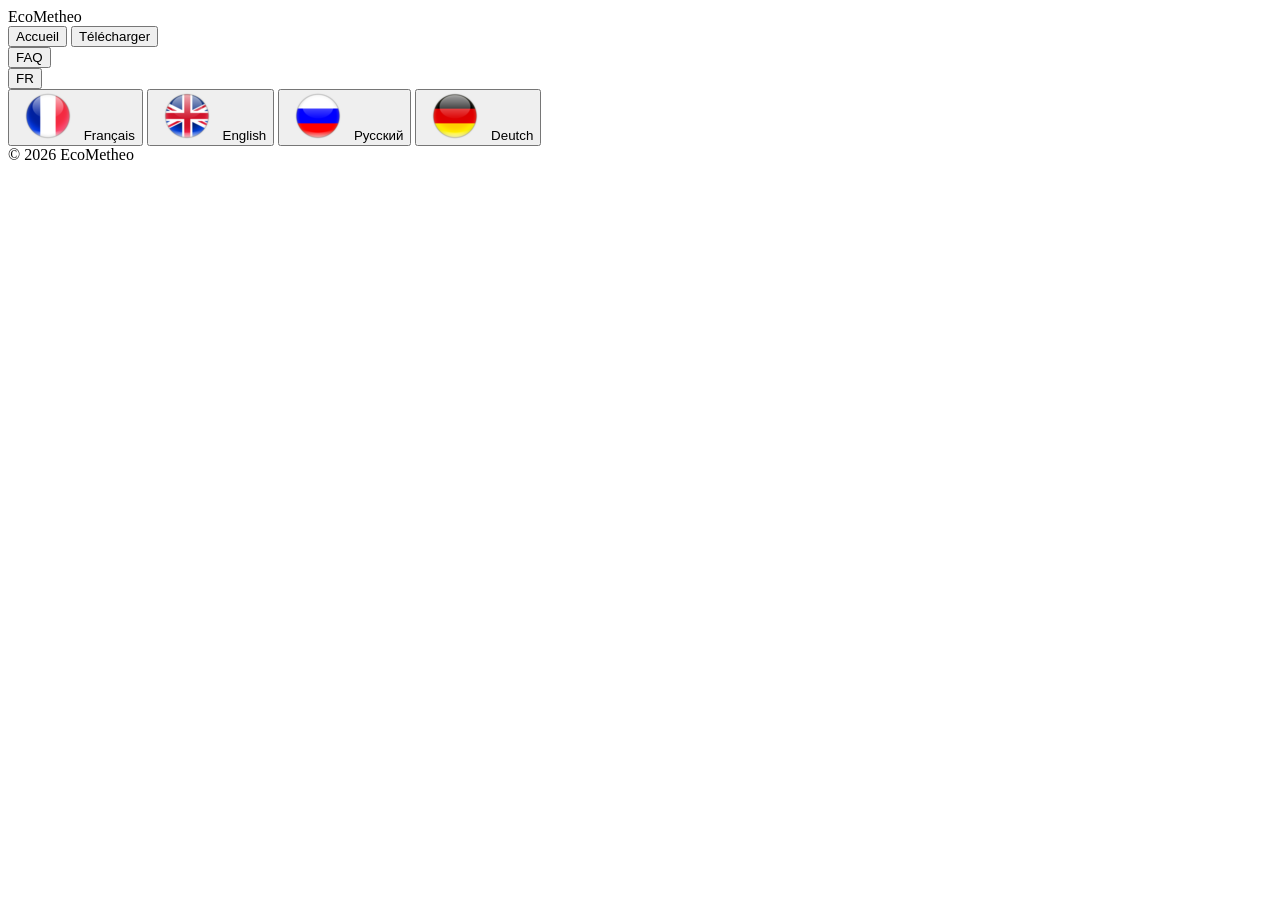
==== src/index.html @ 4c1f1eb0 "Add schema of the site | Add some pages and logic" ====
<!DOCTYPE html>
<html lang="fr">
<head>
  <meta charset="UTF-8" />
  <meta name="viewport" content="width=device-width, initial-scale=1.0" />
  <title>EcoMetheo</title>
  <link rel="stylesheet" href="./styles/global.css" />
  <!-- <link rel="icon" type="image/x-icon" href="./favicon.ico"> -->
</head>
<body>
  <div class="site-shell">
    <header class="site-header">
      <div class="container site-header__inner">
        <div class="site-logo">EcoMetheo</div>

        <nav class="site-nav">
          <button class="nav-button is-active" data-page="home">Accueil</button>
          <button class="nav-button" data-page="download">Télécharger</button>
        </nav>

        <div class="site-nav">
        <button class="nav-button" data-page="faq">FAQ</button>
            <div class="lang-menu">
                <button class="lang-toggle" id="langToggle">
                    <span id="currentLang">FR</span>                    
                </button>

                <div class="lang-dropdown" id="langDropdown">
                    <button class="lang-item is-active" data-lang="fr">
                    <img src="assets/icons/flags/fr.png" alt="FR" />
                    Français
                    </button>

                    <button class="lang-item" data-lang="en">
                    <img src="assets/icons/flags/en.png" alt="EN" />
                    English
                    </button>

                    <button class="lang-item" data-lang="ru">
                    <img src="assets/icons/flags/ru.png" alt="RU" />
                    Русский
                    </button>

                    <button class="lang-item" data-lang="de">
                    <img src="assets/icons/flags/de.png" alt="DE" />
                    Deutch
                    </button>
                </div>
            </div>
        </div>
      </div>
    </header>

    <main id="page-content" class="site-main container"></main>

    <footer class="site-footer">
      <div class="container site-footer__inner">
        © 2026 EcoMetheo
      </div>
    </footer>
  </div>

  <script type="module" src="./scripts/main.js"></script>
</body>
</html>
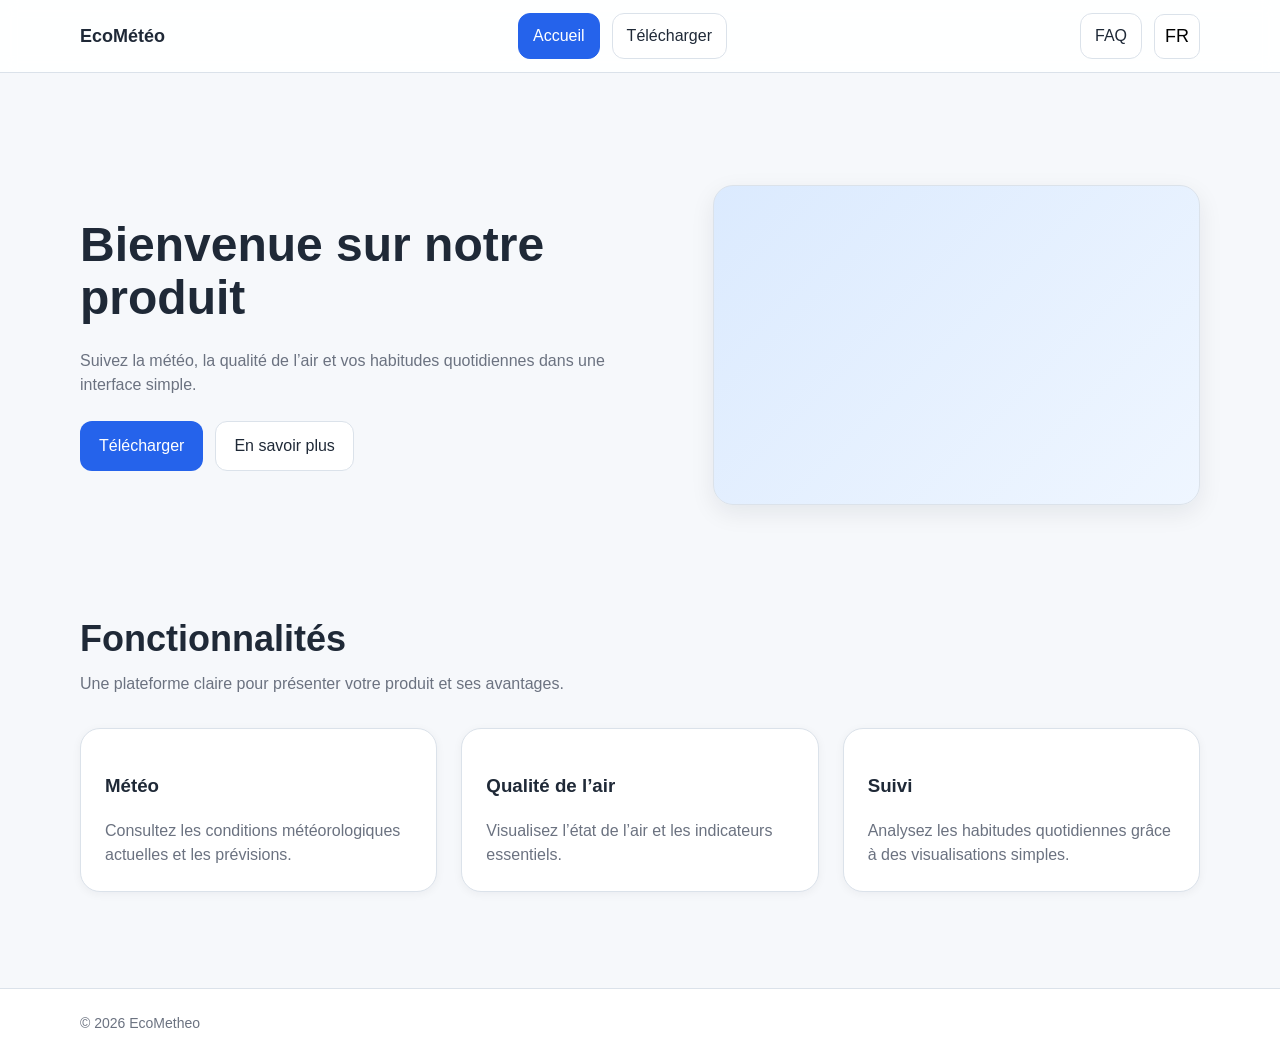
==== commit e5a21a56: "Add main laguage transition logic and JSON with language keys | Adjustmend some pages to language tr" ====
--- a/src/index.html
+++ b/src/index.html
@@ -3,7 +3,7 @@
 <head>
   <meta charset="UTF-8" />
   <meta name="viewport" content="width=device-width, initial-scale=1.0" />
-  <title>EcoMetheo</title>
+  <title data-i18n="index.title" ></title>
   <link rel="stylesheet" href="./styles/global.css" />
   <!-- <link rel="icon" type="image/x-icon" href="./favicon.ico"> -->
 </head>
@@ -11,15 +11,15 @@
   <div class="site-shell">
     <header class="site-header">
       <div class="container site-header__inner">
-        <div class="site-logo">EcoMetheo</div>
+        <div class="site-logo">EcoMétéo</div>
 
         <nav class="site-nav">
-          <button class="nav-button is-active" data-page="home">Accueil</button>
-          <button class="nav-button" data-page="download">Télécharger</button>
+          <button class="nav-button is-active" data-page="home" data-i18n="nav.home"></button>
+          <button class="nav-button" data-page="download" data-i18n="nav.download"></button>
         </nav>
 
         <div class="site-nav">
-        <button class="nav-button" data-page="faq">FAQ</button>
+        <button class="nav-button" data-page="faq" data-i18n="nav.faq"></button>
             <div class="lang-menu">
                 <button class="lang-toggle" id="langToggle">
                     <span id="currentLang">FR</span>                    
@@ -61,5 +61,6 @@
   </div>
 
   <script type="module" src="./scripts/main.js"></script>
+  <script type="module" src="./scripts/i18n.js"></script>
 </body>
 </html>
--- a/src/styles/global.css
+++ b/src/styles/global.css
@@ -0,0 +1,454 @@
+:root {
+  /* Colors */
+  --color-bg: #f6f8fb;
+  --color-surface: #ffffff;
+  --color-surface-muted: #eef2f7;
+  --color-text: #1f2937;
+  --color-text-muted: #6b7280;
+  --color-border: #dbe2ea;
+  --color-primary: #2563eb;
+  --color-primary-hover: #1d4ed8;
+  --color-primary-text: #ffffff;
+
+  /* Layout */
+  --container-width: 1120px;
+  --radius-sm: 8px;
+  --radius-md: 12px;
+  --radius-lg: 20px;
+
+  /* Spacing */
+  --space-xxs: 4px;
+  --space-xs: 8px;
+  --space-sm: 12px;
+  --space-md: 16px;
+  --space-lg: 24px;
+  --space-xl: 32px;
+  --space-2xl: 48px;
+  --space-3xl: 64px;
+
+  /* Typography */
+  --font-family: Arial, sans-serif;
+  --font-size-sm: 14px;
+  --font-size-base: 16px;
+  --font-size-lg: 18px;
+  --font-size-xl: 24px;
+  --font-size-2xl: 36px;
+  --font-size-3xl: 48px;
+  --line-height: 1.5;
+
+  /* Effects */
+  --shadow-sm: 0 2px 10px rgba(15, 23, 42, 0.05);
+  --shadow-md: 0 8px 24px rgba(15, 23, 42, 0.08);
+}
+
+/* Reset */
+*,
+*::before,
+*::after {
+  box-sizing: border-box;
+}
+
+html {
+  font-size: 16px;
+}
+
+body {
+  margin: 0;
+  font-family: var(--font-family);
+  font-size: var(--font-size-base);
+  line-height: var(--line-height);
+  background: var(--color-bg);
+  color: var(--color-text);
+}
+
+img {
+  max-width: 100%;
+  display: block;
+}
+
+button,
+input,
+textarea,
+select {
+  font: inherit;
+}
+
+a {
+  color: inherit;
+  text-decoration: none;
+}
+
+/* Global layout */
+.site-shell {
+  min-height: 100vh;
+  display: flex;
+  flex-direction: column;
+}
+
+.container {
+  width: min(100% - 32px, var(--container-width));
+  margin-inline: auto;
+}
+
+/* Header */
+.site-header {
+  position: sticky;
+  top: 0;
+  z-index: 100;
+  background: rgba(255, 255, 255, 0.9);
+  backdrop-filter: blur(8px);
+  border-bottom: 1px solid var(--color-border);
+}
+
+.site-header__inner {
+  display: flex;
+  align-items: center;
+  justify-content: space-between;
+  gap: var(--space-lg);
+  min-height: 72px;
+}
+
+.site-logo {
+  font-weight: 700;
+  font-size: var(--font-size-lg);
+}
+
+.site-nav {
+  display: flex;
+  align-items: center;
+  gap: var(--space-sm);
+  flex-wrap: wrap;
+}
+
+.nav-button,
+.lang-button {
+  border: 1px solid var(--color-border);
+  background: var(--color-surface);
+  color: var(--color-text);
+  padding: 10px 14px;
+  border-radius: var(--radius-md);
+  cursor: pointer;
+  transition: 0.2s ease;
+}
+
+.nav-button:hover,
+.lang-button:hover {
+  background: var(--color-surface-muted);
+}
+
+.nav-button.is-active,
+.lang-button.is-active {
+  background: var(--color-primary);
+  color: var(--color-primary-text);
+  border-color: var(--color-primary);
+
+}
+.nav-button.is-active:hover {
+  background: var(--color-primary-hover);
+}
+.lang-menu {
+  position: relative;
+}
+
+.lang-toggle {
+  border: 1px solid var(--color-border);
+  background: var(--color-surface);
+  border-radius: 10px;
+  padding: 8px 10px;
+  cursor: pointer;
+  font-size: 18px;
+  transition: background 0.2s ease, border-color 0.2s ease, transform 0.2s ease;
+}
+
+.lang-toggle:hover {
+  background: var(--color-surface-muted);
+}
+
+.lang-toggle:active {
+  transform: scale(0.97);
+}
+
+.lang-dropdown {
+  position: absolute;
+  top: calc(100% + 10px);
+  right: 0;
+  min-width: 140px;
+  display: flex;
+  flex-direction: column;
+  gap: 4px;
+
+  padding: 8px;
+  background: white;
+  border: 1px solid var(--color-border);
+  border-radius: 12px;
+  box-shadow: var(--shadow-md);
+  z-index: 1000;
+
+  opacity: 0;
+  transform: translateY(-8px) scale(0.98);
+  visibility: hidden;
+  pointer-events: none;
+
+  transition:
+    opacity 0.22s ease,
+    transform 0.22s ease,
+    visibility 0.22s ease;
+}
+
+.lang-dropdown.open {
+  opacity: 1;
+  transform: translateY(0) scale(1);
+  visibility: visible;
+  pointer-events: auto;
+}
+
+.lang-item {
+  display: flex;
+  align-items: center;
+  gap: 8px;
+
+  width: 100%;
+  padding: 8px 10px;
+  border: none;
+  border-radius: 8px;
+  background: none;
+  cursor: pointer;
+  text-align: left;
+
+  transition: background 0.18s ease, color 0.18s ease, transform 0.18s ease;
+}
+
+.lang-item img {
+  width: 18px;
+  height: 18px;
+  object-fit: cover;
+  border-radius: 50%;
+  flex-shrink: 0;
+}
+
+.lang-item:hover {
+  background: var(--color-surface-muted);
+}
+
+.lang-item:active {
+  transform: scale(0.98);
+}
+
+.lang-item.is-active {
+  background: var(--color-primary);
+  color: white;
+}
+
+/* Main */
+.site-main {
+  flex: 1;
+  padding-block: var(--space-2xl);
+}
+
+/* Footer */
+.site-footer {
+  border-top: 1px solid var(--color-border);
+  background: var(--color-surface);
+}
+
+.site-footer__inner {
+  padding-block: var(--space-lg);
+  color: var(--color-text-muted);
+  font-size: var(--font-size-sm);
+}
+
+/* Generic sections */
+.section {
+  padding-block: var(--space-2xl);
+}
+
+.section__header {
+  margin-bottom: var(--space-xl);
+}
+
+.section__title {
+  margin: 0 0 var(--space-sm);
+  font-size: var(--font-size-2xl);
+  line-height: 1.2;
+}
+
+.section__text {
+  margin: 0;
+  color: var(--color-text-muted);
+  max-width: 720px;
+}
+
+/* Hero */
+.hero {
+  padding-block: var(--space-3xl);
+}
+
+.hero__inner {
+  display: grid;
+  grid-template-columns: 1.2fr 1fr;
+  gap: var(--space-2xl);
+  align-items: center;
+}
+
+.hero__title {
+  margin: 0 0 var(--space-md);
+  font-size: clamp(2rem, 5vw, var(--font-size-3xl));
+  line-height: 1.1;
+}
+
+.hero__text {
+  margin: 0 0 var(--space-lg);
+  color: var(--color-text-muted);
+  max-width: 620px;
+}
+
+.hero__actions {
+  display: flex;
+  flex-wrap: wrap;
+  gap: var(--space-sm);
+}
+
+.hero__visual {
+  background: linear-gradient(135deg, #dbeafe, #eff6ff);
+  border: 1px solid var(--color-border);
+  border-radius: var(--radius-lg);
+  min-height: 320px;
+  box-shadow: var(--shadow-md);
+}
+
+/* Buttons */
+.btn {
+  display: inline-flex;
+  align-items: center;
+  justify-content: center;
+  gap: var(--space-xs);
+  border: 1px solid transparent;
+  border-radius: var(--radius-md);
+  padding: 12px 18px;
+  cursor: pointer;
+  transition: 0.2s ease;
+}
+
+.btn--primary {
+  background: var(--color-primary);
+  color: var(--color-primary-text);
+}
+
+.btn--primary:hover {
+  background: var(--color-primary-hover);
+}
+
+.btn--secondary {
+  background: var(--color-surface);
+  color: var(--color-text);
+  border-color: var(--color-border);
+}
+
+.btn--secondary:hover {
+  background: var(--color-surface-muted);
+}
+
+/* Cards */
+.card-grid {
+  display: grid;
+  grid-template-columns: repeat(3, minmax(0, 1fr));
+  gap: var(--space-lg);
+}
+
+.card {
+  background: var(--color-surface);
+  border: 1px solid var(--color-border);
+  border-radius: var(--radius-lg);
+  padding: var(--space-lg);
+  box-shadow: var(--shadow-sm);
+}
+
+.card__title {
+  margin: 0 0 var(--space-sm);
+  font-size: var(--font-size-lg);
+}
+
+.card__text {
+  margin: 0;
+  color: var(--color-text-muted);
+}
+
+/* List block */
+.feature-list {
+  margin: 0;
+  padding-left: 20px;
+  color: var(--color-text-muted);
+}
+
+.feature-list li + li {
+  margin-top: var(--space-xs);
+}
+
+/* Download page */
+.download-box {
+  background: var(--color-surface);
+  border: 1px solid var(--color-border);
+  border-radius: var(--radius-lg);
+  padding: var(--space-xl);
+  box-shadow: var(--shadow-md);
+}
+
+.download-meta {
+  display: grid;
+  grid-template-columns: repeat(2, minmax(0, 1fr));
+  gap: var(--space-lg);
+  margin-top: var(--space-xl);
+}
+
+.meta-card {
+  background: var(--color-surface-muted);
+  border: 1px solid var(--color-border);
+  border-radius: var(--radius-md);
+  padding: var(--space-lg);
+}
+
+/* Utility */
+.stack-sm > * + * {
+  margin-top: var(--space-sm);
+}
+
+.stack-md > * + * {
+  margin-top: var(--space-md);
+}
+
+.stack-lg > * + * {
+  margin-top: var(--space-lg);
+}
+
+/* Responsive */
+@media (max-width: 900px) {
+  .hero__inner,
+  .card-grid,
+  .download-meta {
+    grid-template-columns: 1fr;
+  }
+
+  .site-header__inner {
+    flex-direction: column;
+    align-items: flex-start;
+    padding-block: var(--space-md);
+  }
+}
+
+@media (max-width: 640px) {
+  .container {
+    width: min(100% - 24px, var(--container-width));
+  }
+
+  .site-main {
+    padding-block: var(--space-xl);
+  }
+
+  .hero {
+    padding-block: var(--space-2xl);
+  }
+
+  .section {
+    padding-block: var(--space-xl);
+  }
+}
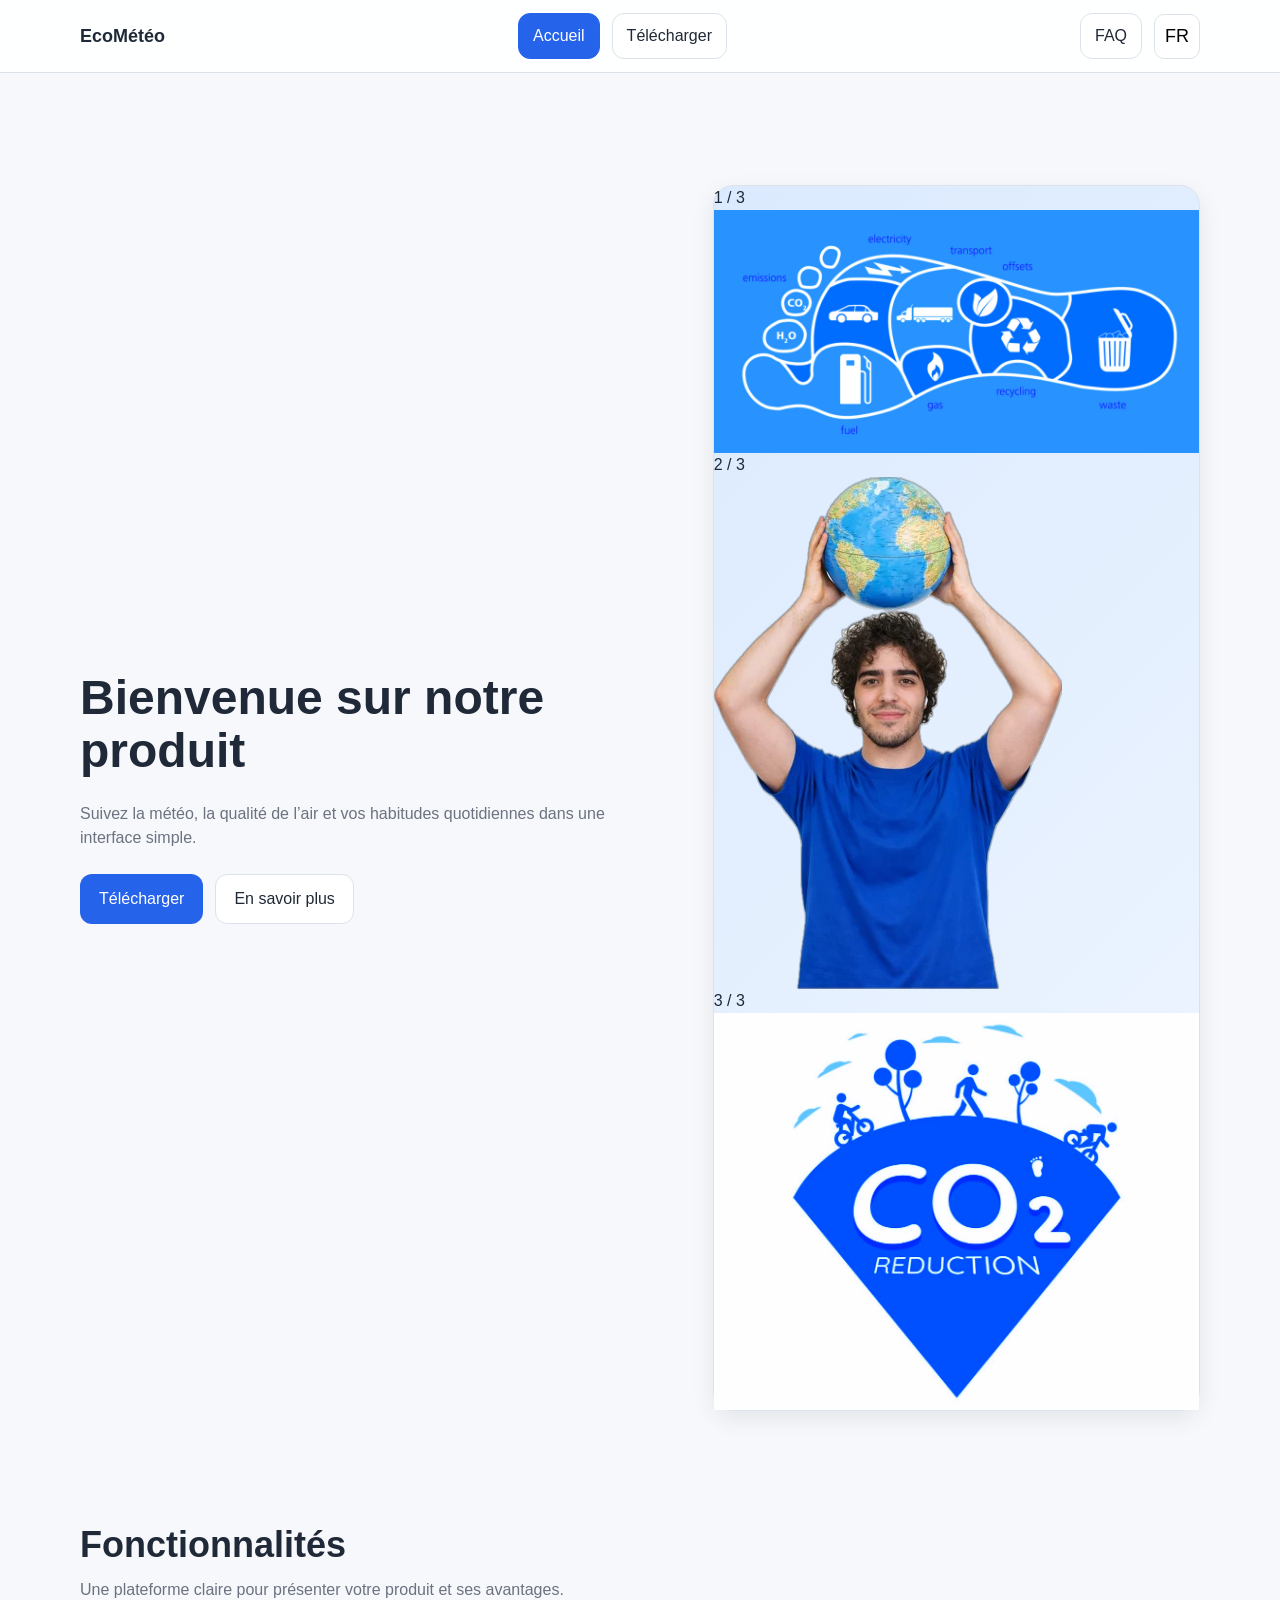
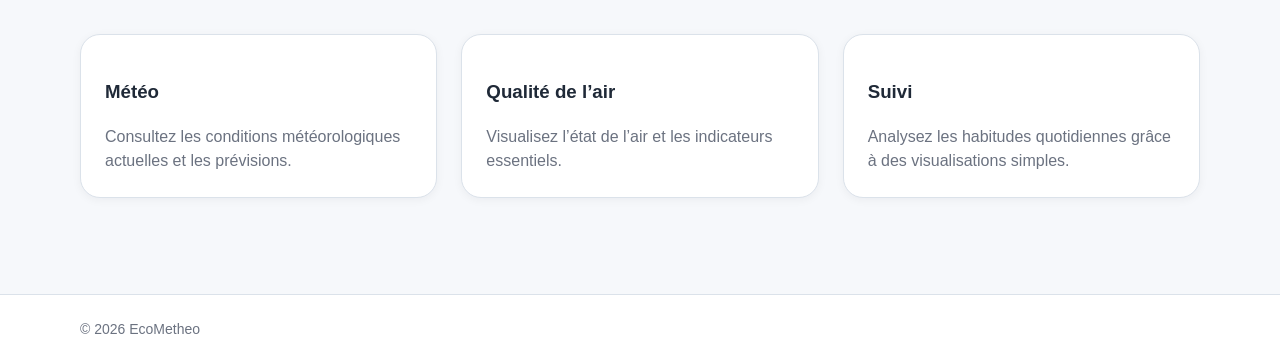
==== commit f6e71904: "Add favicon" ====
--- a/src/index.html
+++ b/src/index.html
@@ -5,7 +5,7 @@
   <meta name="viewport" content="width=device-width, initial-scale=1.0" />
   <title data-i18n="index.title" ></title>
   <link rel="stylesheet" href="./styles/global.css" />
-  <!-- <link rel="icon" type="image/x-icon" href="./favicon.ico"> -->
+  <link rel="icon" href="assets/icons/favicon/icons8-co2-32.png" />
 </head>
 <body>
   <div class="site-shell">
